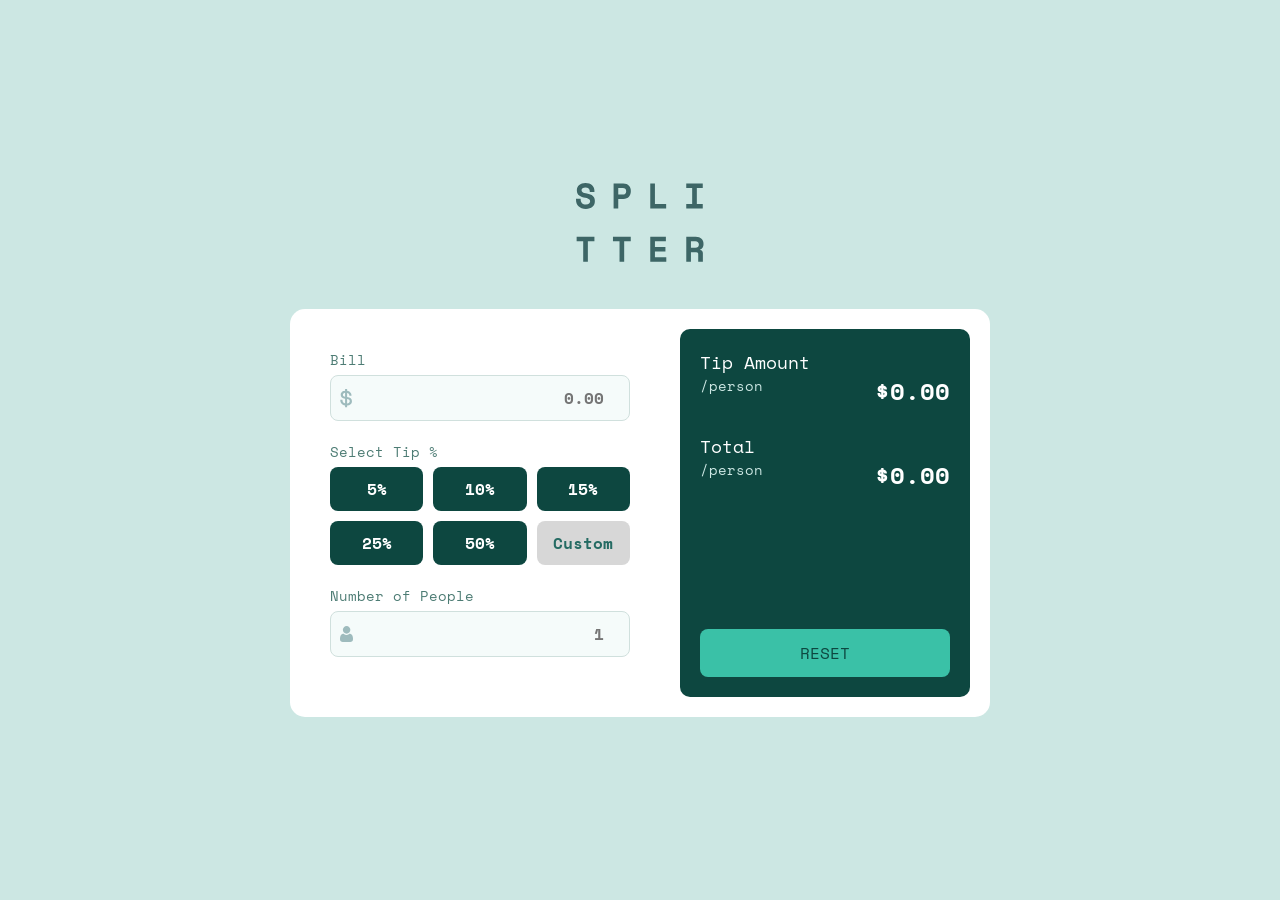
==== src/index.html @ e1e9a870 "CNU LikeLion Tip Calculator" ====
<!DOCTYPE html>
<html lang="en">
    <head>
        <meta charset="UTF-8" />
        <meta name="viewport" content="width=device-width, initial-scale=1.0" />
        <link
            rel="icon"
            type="image/png"
            sizes="32x32"
            href="../images/favicon-32x32.png"
        />
        <link rel="stylesheet" href="style.css" />
        <title>Frontend Mentor | Tip calculator app</title>
    </head>
    <body>
        <header class="header">
            <img class="header__logo" src="../images/logo.svg" />
        </header>

        <main class="calculator">
            <article class="calculator__panel calculator__panel--left">
                <section class="calculator__input-group">
                    <label class="calculator__label" for="bill">Bill</label>

                    <section class="calculator__input-container">
                        <img
                            class="calculator__input-icon"
                            src="../images/icon-dollar.svg"
                        />
                        <input
                            class="calculator__input"
                            type="number"
                            id="bill"
                            placeholder="0.00"
                        />
                    </section>
                </section>

                <section class="calculator__input-group">
                    <label class="calculator__label">Select Tip %</label>
                    <section class="calculator__tip-options">
                        <button type="button" class="calculator__tip-button">
                            5%
                        </button>
                        <button type="button" class="calculator__tip-button">
                            10%
                        </button>
                        <button type="button" class="calculator__tip-button">
                            15%
                        </button>
                        <button type="button" class="calculator__tip-button">
                            25%
                        </button>
                        <button type="button" class="calculator__tip-button">
                            50%
                        </button>
                        <button
                            type="button"
                            class="calculator__tip-button--custom"
                        >
                            Custom
                        </button>
                    </section>
                </section>

                <section class="calculator__input-group">
                    <label class="calculator__label" for="people"
                        >Number of People</label
                    >

                    <section class="calculator__input-container">
                        <img
                            class="calculator__input-icon"
                            src="../images/icon-person.svg"
                        />
                        <input
                            class="calculator__input"
                            type="number"
                            id="people"
                            placeholder="1"
                        />
                    </section>
                </section>
            </article>

            <aside class="calculator__panel calculator__panel--right">
                <section class="calculator__info-container">
                    <section class="calculator__info">
                        <section class="calculator__info-text">
                            <p class="calculator__info-title">Tip Amount</p>
                            <p class="calculator__info-subtitle">/person</p>
                        </section>
                        <p id="tip_price" class="calculator__info-value">
                            $0.00
                        </p>
                    </section>

                    <section class="calculator__info">
                        <section class="calculator__info-text">
                            <p class="calculator__info-title">Total</p>
                            <p class="calculator__info-subtitle">/person</p>
                        </section>
                        <p id="total_price" class="calculator__info-value">
                            $0.00
                        </p>
                    </section>
                </section>
                <button class="calculator__reset-button">RESET</button>
            </aside>
        </main>
        <script src="app.js"></script>
    </body>
</html>
---- src/style.css ----
@import url("https://fonts.googleapis.com/css2?family=Noto+Sans+KR:wght@100..900&family=Roboto:ital,wght@0,100..900;1,100..900&family=Space+Mono:ital,wght@0,400;0,700;1,400;1,700&display=swap");
* {
    font-family: "Space Mono", sans-serif;
    font-optical-sizing: auto;
    font-style: normal;
    font-variation-settings: "wdth" 100;
}

body {
    background-color: #cce7e3;
    font-family: "Arial", sans-serif;
    display: flex;
    flex-direction: column;
    align-items: center;
    justify-content: center;
    min-height: 100vh;
    margin: 0;
}

.header {
    padding-bottom: 20px;
}

.header__logo {
    height: 80px;
    padding-bottom: 20px;
}

.calculator {
    background: white;
    border-radius: 15px;
    display: flex;
    padding: 20px;
    gap: 30px;
}

.calculator__panel {
    padding: 20px;
    border-radius: 10px;
}

.calculator__panel--left {
    width: 300px;
}

.calculator__panel--right {
    background-color: #0d4740;
    color: white;
    width: 250px;
    display: flex;
    flex-direction: column;
    justify-content: space-between;
}

.calculator__input-group {
    margin-bottom: 20px;
}

.calculator__label {
    display: block;
    margin-bottom: 5px;
    font-size: 14px;
    color: #4d7c74;
}
.calculator__input-container {
    position: relative;
    width: 100%;
}

.calculator__input-icon {
    position: absolute;
    top: 50%;
    left: 10px;
    transform: translateY(-50%);
    width: 13px;
}

.calculator__input {
    width: 100%;
    padding: 10px 10px 10px 30px;
    border: 1px solid #d0e0dd;
    border-radius: 8px;
    font-size: 16px;
    box-sizing: border-box;
    background-color: #f5fbfa;
    text-align: end;
    font-weight: 900;
}

.calculator__tip-options {
    padding: 0;
    display: grid;
    grid-template-columns: 1fr 1fr 1fr;
    gap: 10px;
}

.calculator__tip-button {
    padding: 10px;
    font-size: 16px;
    background-color: #0d4740;
    color: white;
    border: none;
    border-radius: 8px;
    font-weight: 800;
}

.calculator__tip-button--selected {
    padding: 10px;
    font-size: 16px;
    background-color: #3ac1a7;
    color: #0d4740;
    border: none;
    border-radius: 8px;
    font-weight: 800;
}

.calculator__tip-button--custom {
    padding: 10px;
    font-size: 16px;
    background-color: #d7d7d7;
    color: #256b63;
    border: none;
    border-radius: 8px;
    font-weight: 800;
}

.calculator__info-container {
    margin-bottom: 20px;
}

.calculator__info {
    font-size: 18px;
    justify-content: space-between;
    display: flex;
}

.calculator__info-value {
    float: right;
    font-weight: bold;
    font-size: 24px;
}
.calculator__info-text {
    display: flex;
    flex-direction: column;
}

.calculator__info-title {
    font-size: 18px;
    margin: 0;
    color: white;
}

.calculator__info-subtitle {
    font-size: 14px;
    margin: 0;
    color: #cce7e3;
}

.calculator__reset-button {
    background-color: #3ac1a7;
    border: none;
    padding: 12px;
    border-radius: 8px;
    font-size: 16px;
    color: #0d4740;
}
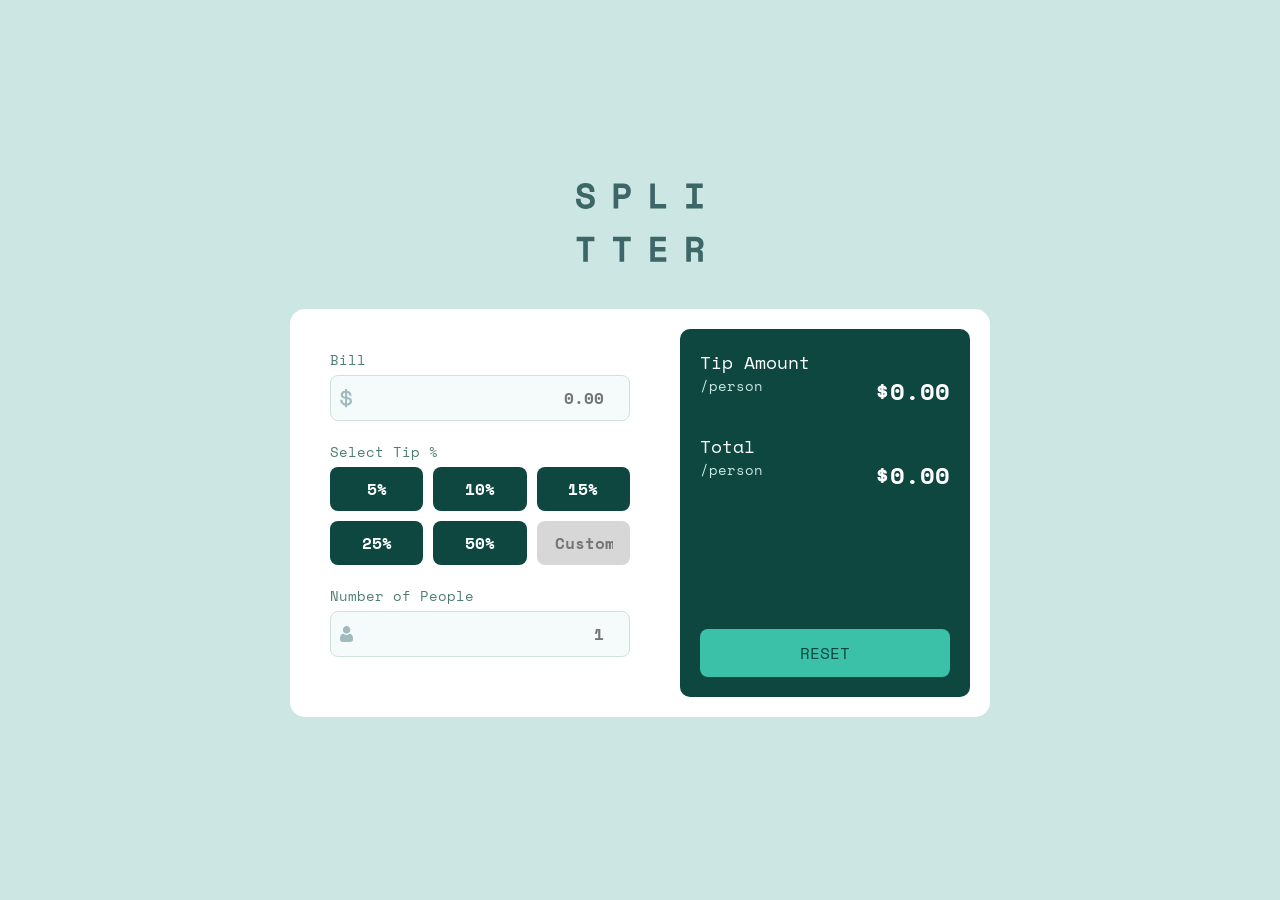
==== commit 6004533e: "feat : Custom Button 구현" ====
--- a/src/index.html
+++ b/src/index.html
@@ -56,9 +56,14 @@
                         </button>
                         <button
                             type="button"
-                            class="calculator__tip-button--custom"
+                            class="calculator__custom-tip-button"
                         >
-                            Custom
+                            <input
+                                class="calculator__custom-tip-input"
+                                id="custom_tip"
+                                placeholder="Custom"
+                                type="number"
+                            />
                         </button>
                     </section>
                 </section>
--- a/src/style.css
+++ b/src/style.css
@@ -114,7 +114,7 @@
     font-weight: 800;
 }
 
-.calculator__tip-button--custom {
+.calculator__custom-tip-button {
     padding: 10px;
     font-size: 16px;
     background-color: #d7d7d7;
@@ -122,6 +122,42 @@
     border: none;
     border-radius: 8px;
     font-weight: 800;
+}
+
+.calculator__custom-tip-button--selected {
+    padding: 10px;
+    font-size: 16px;
+    background-color: #3ac1a7;
+    color: #d7d7d7;
+    border: none;
+    border-radius: 8px;
+    font-weight: 800;
+}
+
+.calculator__custom-tip-input {
+    all: unset;
+    padding-left: 8px;
+    width: 100%;
+    font-size: 16px;
+    font-weight: 800;
+    color: #256b63;
+    text-align: center;
+    appearance: textfield;
+}
+
+.calculator__custom-tip-input--selected {
+    all: unset;
+    padding-left: 8px;
+    width: 100%;
+    font-size: 16px;
+    font-weight: 800;
+    color: #0d4740;
+    text-align: center;
+    appearance: textfield;
+}
+
+.calculator__custom-tip-input--selected::placeholder {
+    color: #0d4740;
 }
 
 .calculator__info-container {
